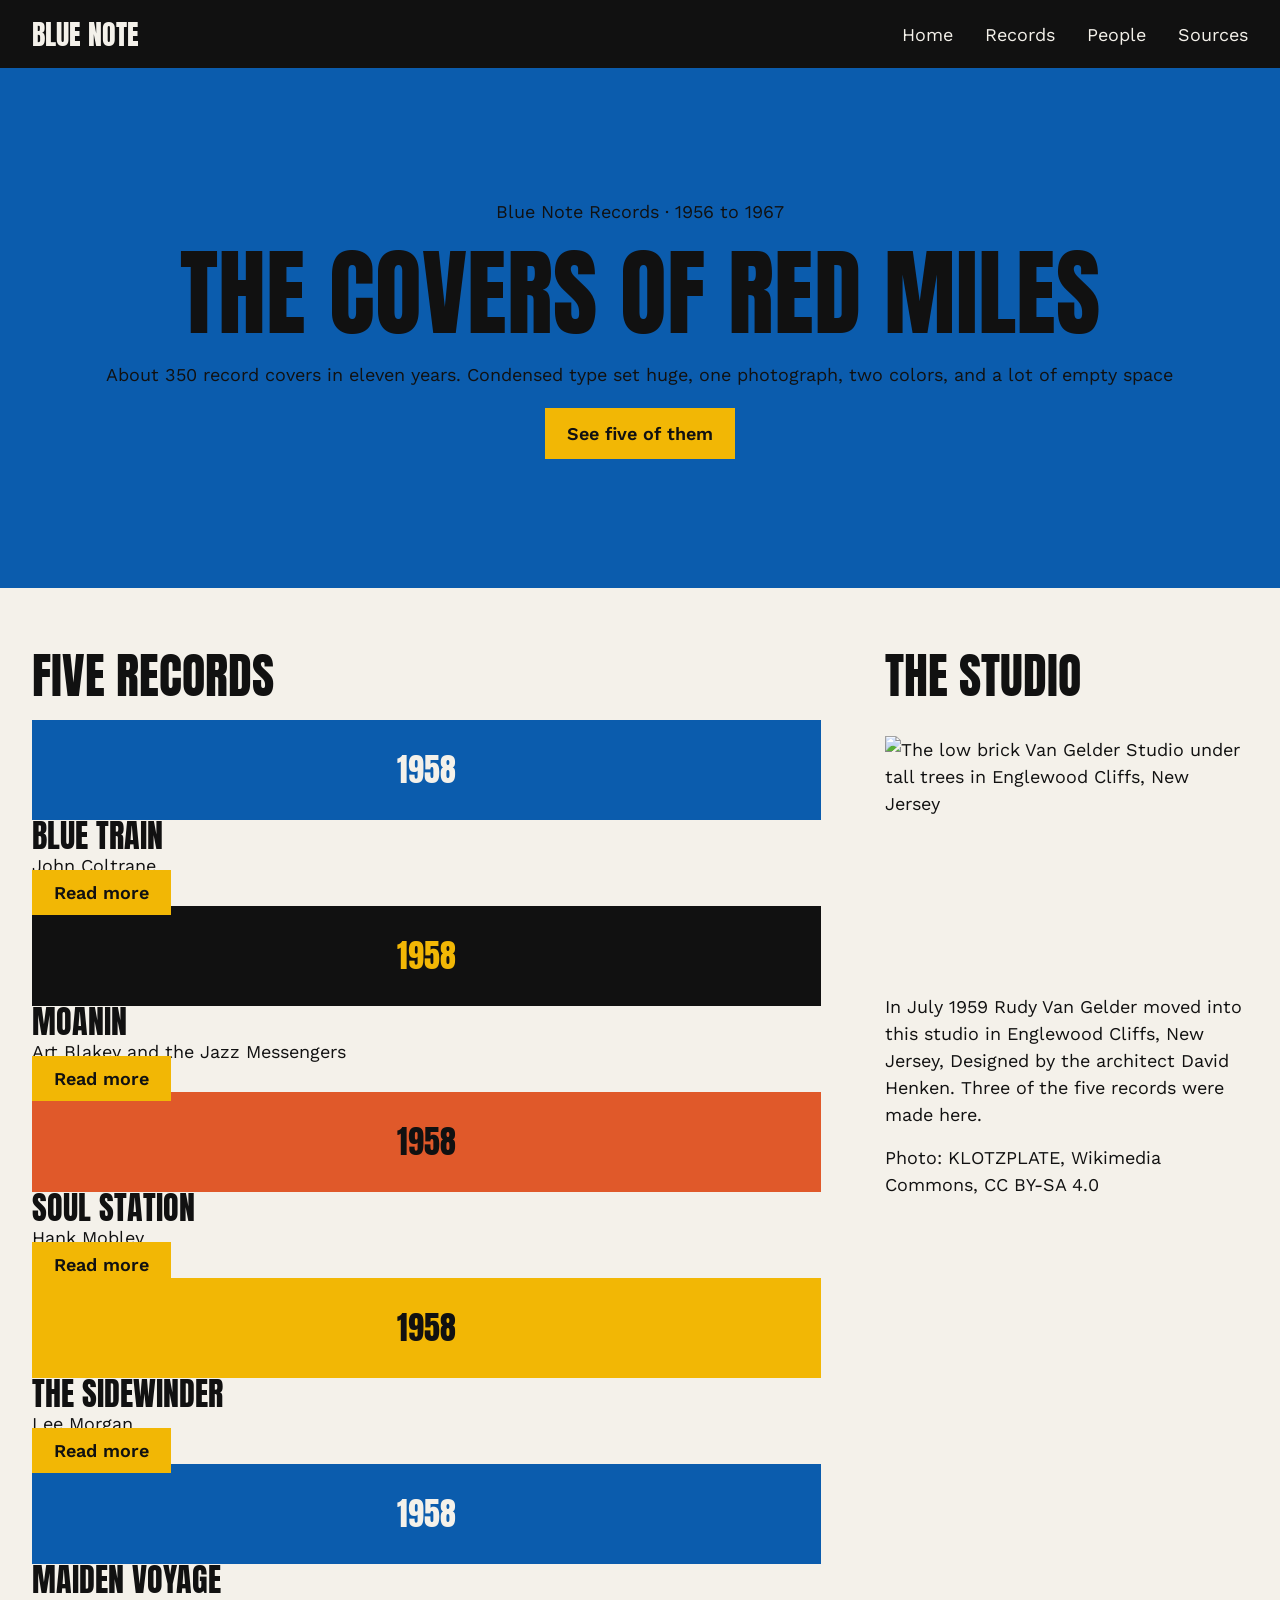
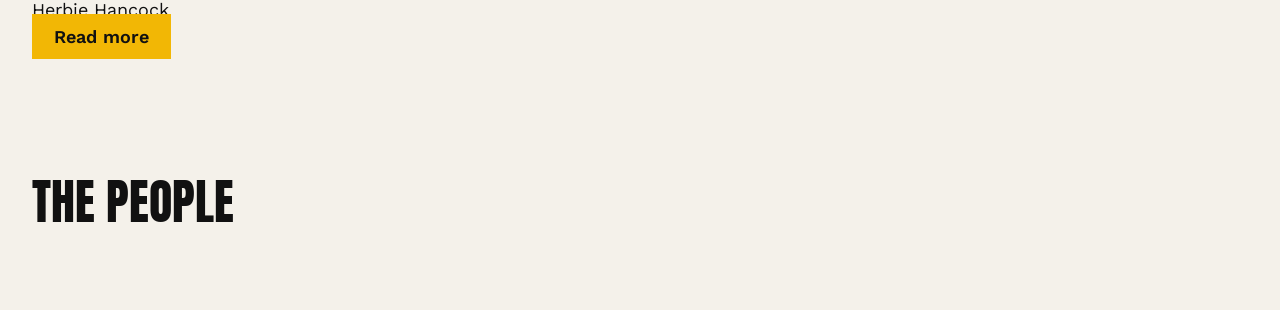
==== pages/blue-note.html @ 4d4edf22 "commit" ====
<!DOCTYPE html>
<html lang="en">
    <head>
        <meta charset="UTF-8">
        <meta name="viewport" content="width=device-width, initial-scale=1.0">
        <title>Blue Note, the covers of Reid Miles</title>
        <link rel="preconnect" href="https://fonts.googleapis.com">
        <link rel="preconnect" href="https://fonts.gstatic.com" crossorigin>
        <link href="https://fonts.googleapis.com/css2?family=Anton&family=Work+Sans:wght@400;600&display=swap" rel="stylesheet">
        
        <link rel="stylesheet" href="../css/styles.css">
    </head>
    <body>
    
        <header class="site-header">
            <a class="logo" href="../index.html">Blue Note</a>
            <nav>
                <ul>
                    <li><a href="..//index.html">Home</a></li>
                    <li><a href="#records">Records</a></li>
                    <li><a href="#people">People</a></li>
                    <li><a href="#sources">Sources</a></li>
                </ul>
            </nav>
        </header>

        <section class="hero">
            <p>Blue Note Records &middot; 1956 to 1967</p>
            <h1>The covers of Red Miles</h1>
            <p>About 350 record covers in eleven years.
                Condensed type set huge, one photograph, two colors,
                and a lot of empty space</p>
            <a class="button" href="#recoords">See five of them</a>
        </section>

        <section class="records" id="records">
            <h2>Five records</h2>

        <article class="albums">
            <div class="swatch blue">1958</div>
            <div class="info">
                <h3>Blue Train</h3>
                <p>John Coltrane</p>
            <div>
                <a class="button" href="https://en.wikipedia.org/wiki/Blue_Train_(album)">Read more</a>
            </article>

             <article class="albums">
            <div class="swatch ink">1958</div>
            <div class="info">
                <h3>Moanin</h3>
                <p>Art Blakey and the Jazz Messengers</p>
            <div>
                <a class="button" href="https://en.wikipedia.org/wiki/Moanin%27">Read more</a>
            </article>

             <article class="albums">
            <div class="swatch orange">1958</div>
            <div class="info">
                <h3>Soul Station</h3>
                <p>Hank Mobley</p>
            <div>
                <a class="button" href="https://en.wikipedia.org/wiki/Soul Station">Read more</a>
            </article>

             <article class="albums">
            <div class="swatch yellow">1958</div>
            <div class="info">
                <h3>The Sidewinder</h3>
                <p>Lee Morgan</p>
            <div>
                <a class="button" href="https://en.wikipedia.org/wiki/The_Sidewinder">Read more</a>
            </article>

             <article class="albums">
            <div class="swatch blue">1958</div>
            <div class="info">
                <h3>Maiden Voyage</h3>
                <p>Herbie Hancock</p>
            <div>
                <a class="button" href="https://en.wikipedia.org/wiki/Maiden_Voyage(Herbie_Hancocke_album)">Read more</a>
            </article>
        </section>

        <aside class="studio">
            <h2>The studio</h2>
            <img srce="../images/van-gelder-studio.jpg" width="1000" height="664"
                alt="The low brick Van Gelder Studio under tall trees in Englewood Cliffs, New Jersey">
                <p>In July 1959 Rudy Van Gelder moved into this studio in 
                    Englewood Cliffs, New Jersey, Designed by the architect
                    David Henken. Three of the five records were made here.</p>
                    <p>Photo: KLOTZPLATE, Wikimedia Commons, CC BY-SA 4.0</p>
        </aside>

        <section class="people" id="people">
            <h2>The people</h2>
        </section>

    </body>
</html>
---- css/styles.css ----
*{
    box-sizing: border-box;
    margin: 0;
    padding: 0;
}

body {
    display: grid;
    grid-template-columns: 2fr 1fr;
    background-color: #F4F1EA;
    color: #111111;
    font-family: 'Work Sans', sans-serif;
    font-size: 18px;
    line-height: 1.5;
}

h1, h2, h3, .logo, .swatch {
    font-family: 'Anton', sans-serif;
    font-weight: 400;
    text-transform: uppercase;
    line-height: 1;
}

.site-header {
    display: flex;
    justify-content: space-between;
    align-items: center;
    padding: 20px 32px;
    background-color: #111111;
    color: #F4F1EA;
}

.site-header a {
    color: #F4F1EA;
    text-decoration: none;
}

.logo {
    font-size: 28px;
}

nav ul {
    display: flex;
    gap: 32px;
    list-style: none;
}

.hero {
    display: flex;
    flex-direction: column;
    justify-content: center;
    align-items: center;
    gap: 20px;
    min-height: 520px;
    padding: 48px 32px;
    background-color: #0B5CAD;
    text-align: center;
}

.hero h1 {
    font-size: 96px;
}

.button {
    padding: 12px 22px;
    background-color: #F2B705;
    color: #111111;
    font-weight: 600;
    text-decoration: none;
}

.site-header, .hero, .people, .site-footer {
    grid-column: span 2;
}

.records, .studio, .people {
    padding: 64px 32px;
}

h2{
    font-size: 48px;
    margin-bottom: 20px;
}

h3 {
    font-size: 32px;
}

.album {
    display: flex;
    align-items: center;
    gap: 24px;
    padding: 20px 0;
    border-top: 3px solid #111111;
}

.swatch {
    display: flex;
    justify-content: center;
    align-items: center;
    flex: 0 0 100px;
    height: 100px;
    font-size: 32px;
}

.blue { background-color: #0B5CAD; color: #F4F1EA; }
.ink { background-color: #111111; color: #F2B705; }
.orange { background-color: #E0592A; }
.yellow { background-color: #F2B705; }

.info {
    flex: 1;
}

.studio {
    display: flex;
    flex-direction: column;
    gap: 16px;
}

.studio img {
    width: 100%;
    height: auto;
}
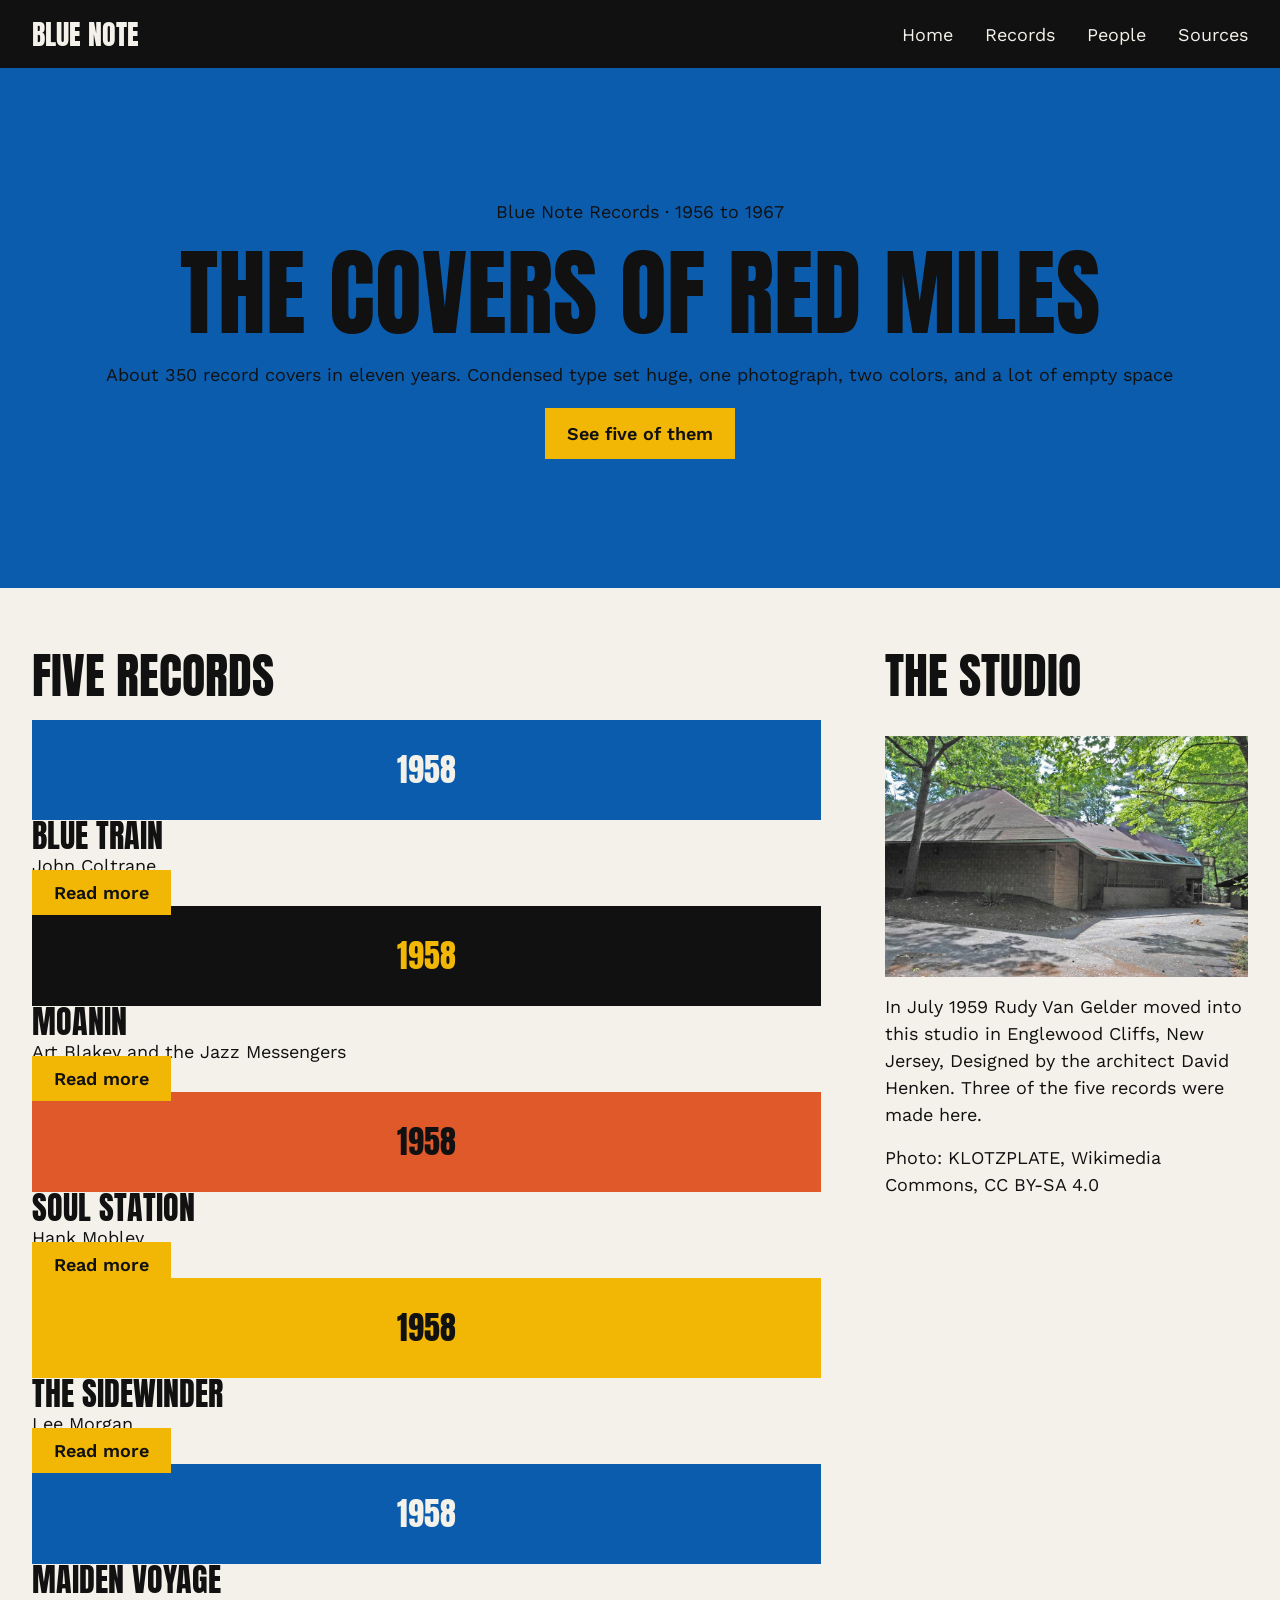
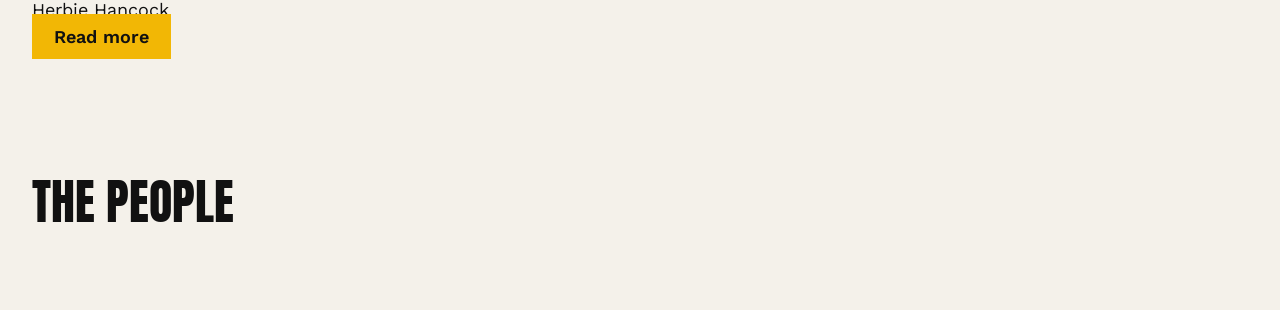
==== commit 74943197: "m" ====
--- a/pages/blue-note.html
+++ b/pages/blue-note.html
@@ -84,7 +84,7 @@
 
         <aside class="studio">
             <h2>The studio</h2>
-            <img srce="../images/van-gelder-studio.jpg" width="1000" height="664"
+            <img src="../images/van-gelder-studio.jpg" width="1000" height="664"
                 alt="The low brick Van Gelder Studio under tall trees in Englewood Cliffs, New Jersey">
                 <p>In July 1959 Rudy Van Gelder moved into this studio in 
                     Englewood Cliffs, New Jersey, Designed by the architect
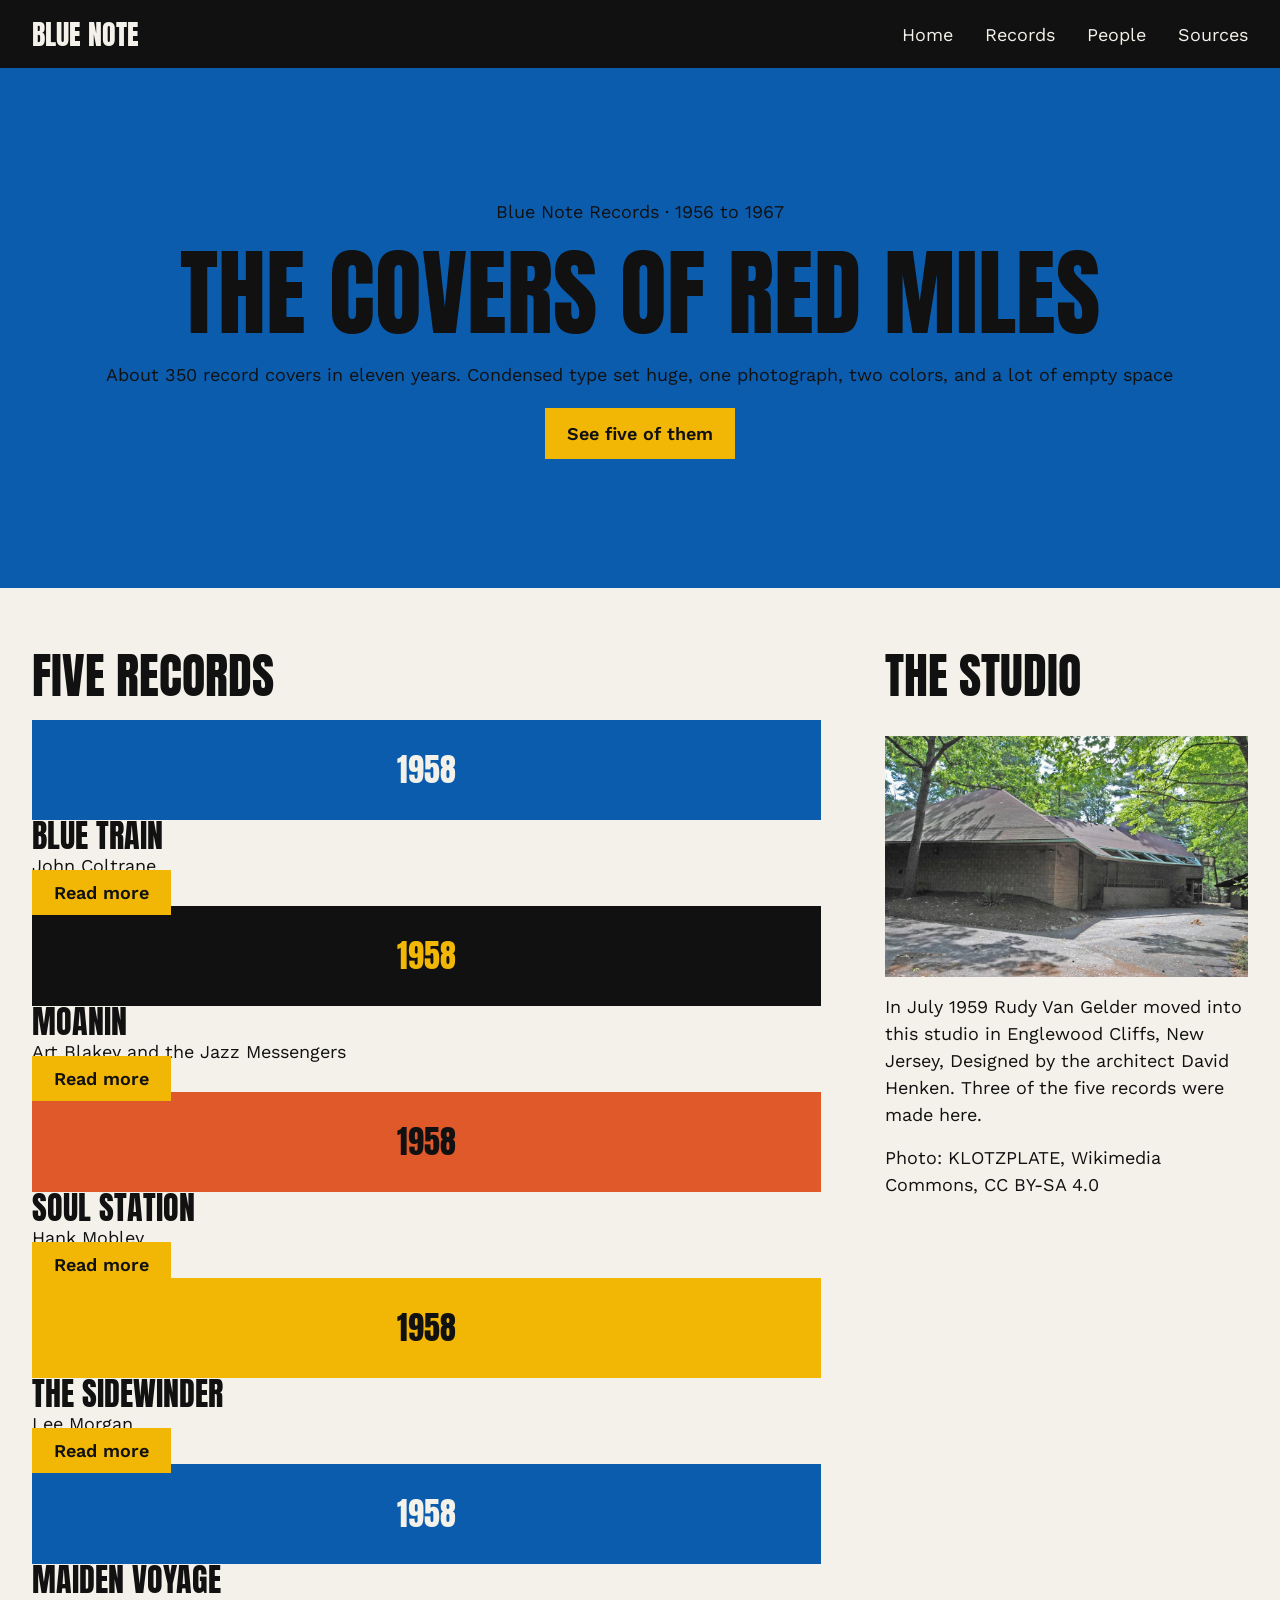
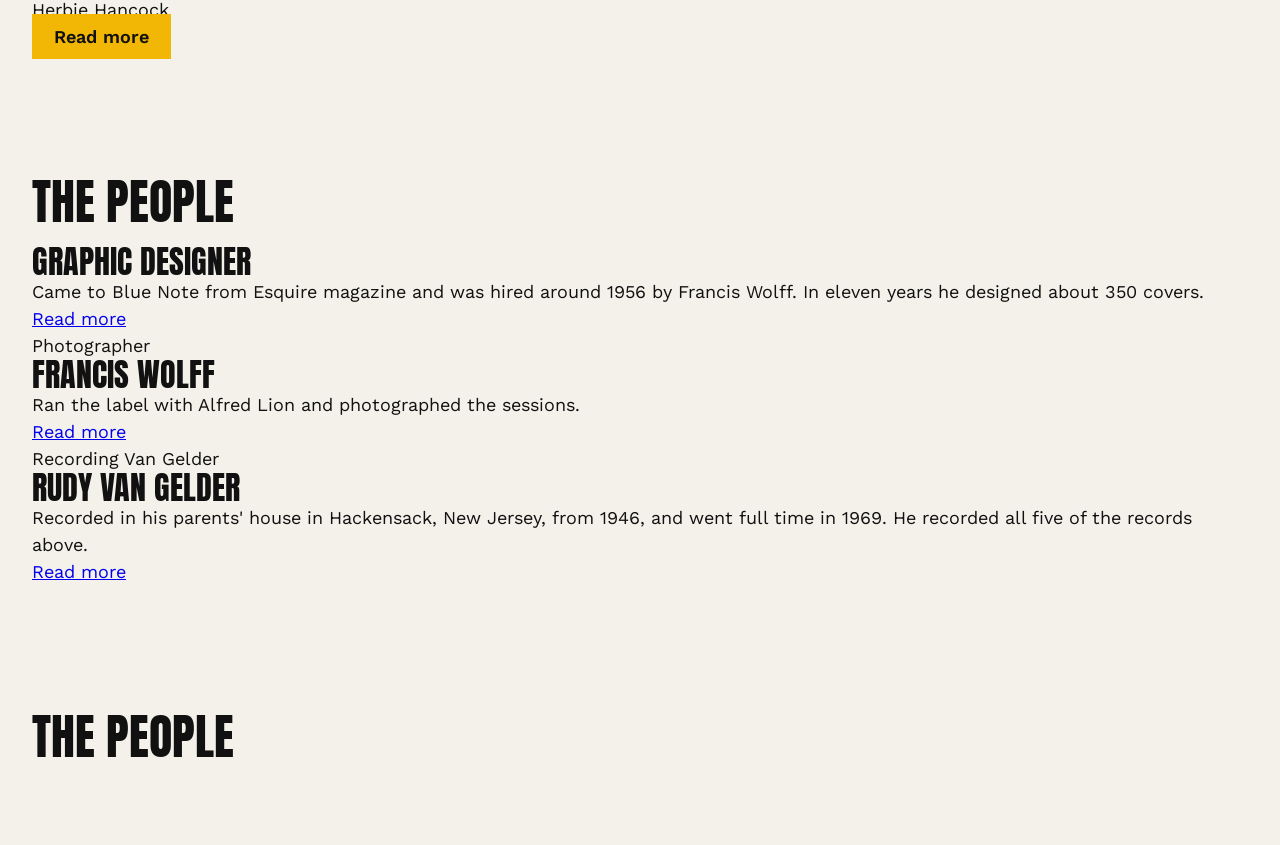
==== commit 9ca76925: "info" ====
--- a/pages/blue-note.html
+++ b/pages/blue-note.html
@@ -94,6 +94,40 @@
 
         <section class="people" id="people">
             <h2>The people</h2>
+            <article class="person">
+                <div>
+                    <h3>Graphic Designer</h3>
+                    <p>Came to Blue Note from Esquire magazine and was hired
+                        around 1956 by Francis Wolff. In eleven years he 
+                        designed about 350 covers.</p>
+                </div>
+                <a href="https://en.wikipedia.org/wiki/Reid_Miles">Read more</a>
+            </article>
+
+            <article class="person">
+                <div>
+                    <p>Photographer</p>
+                    <h3>Francis Wolff</h3>
+                    <p>Ran the label with Alfred Lion and photographed
+                        the sessions.</p>
+                </div>
+                <a href="https://en.wikipedia.org/wiki/Francis_Wolff">Read more</a>
+            </article>
+
+            <article class="person">
+                <div>
+                    <p>Recording Van Gelder</p>
+                    <h3>Rudy Van Gelder</h3>
+                    <p>Recorded in his parents' house in Hackensack, New Jersey,
+                        from 1946, and went full time in 1969. He recorded
+                        all five of the records above.</p>
+                </div>
+                <a href="https://en.wikipedia.org/wiki/Rudy_Van_Gelder">Read more</a>
+            </article>
+        </section>
+
+        <section class="people" id="people">
+            <h2>The people</h2>
         </section>
 
     </body>
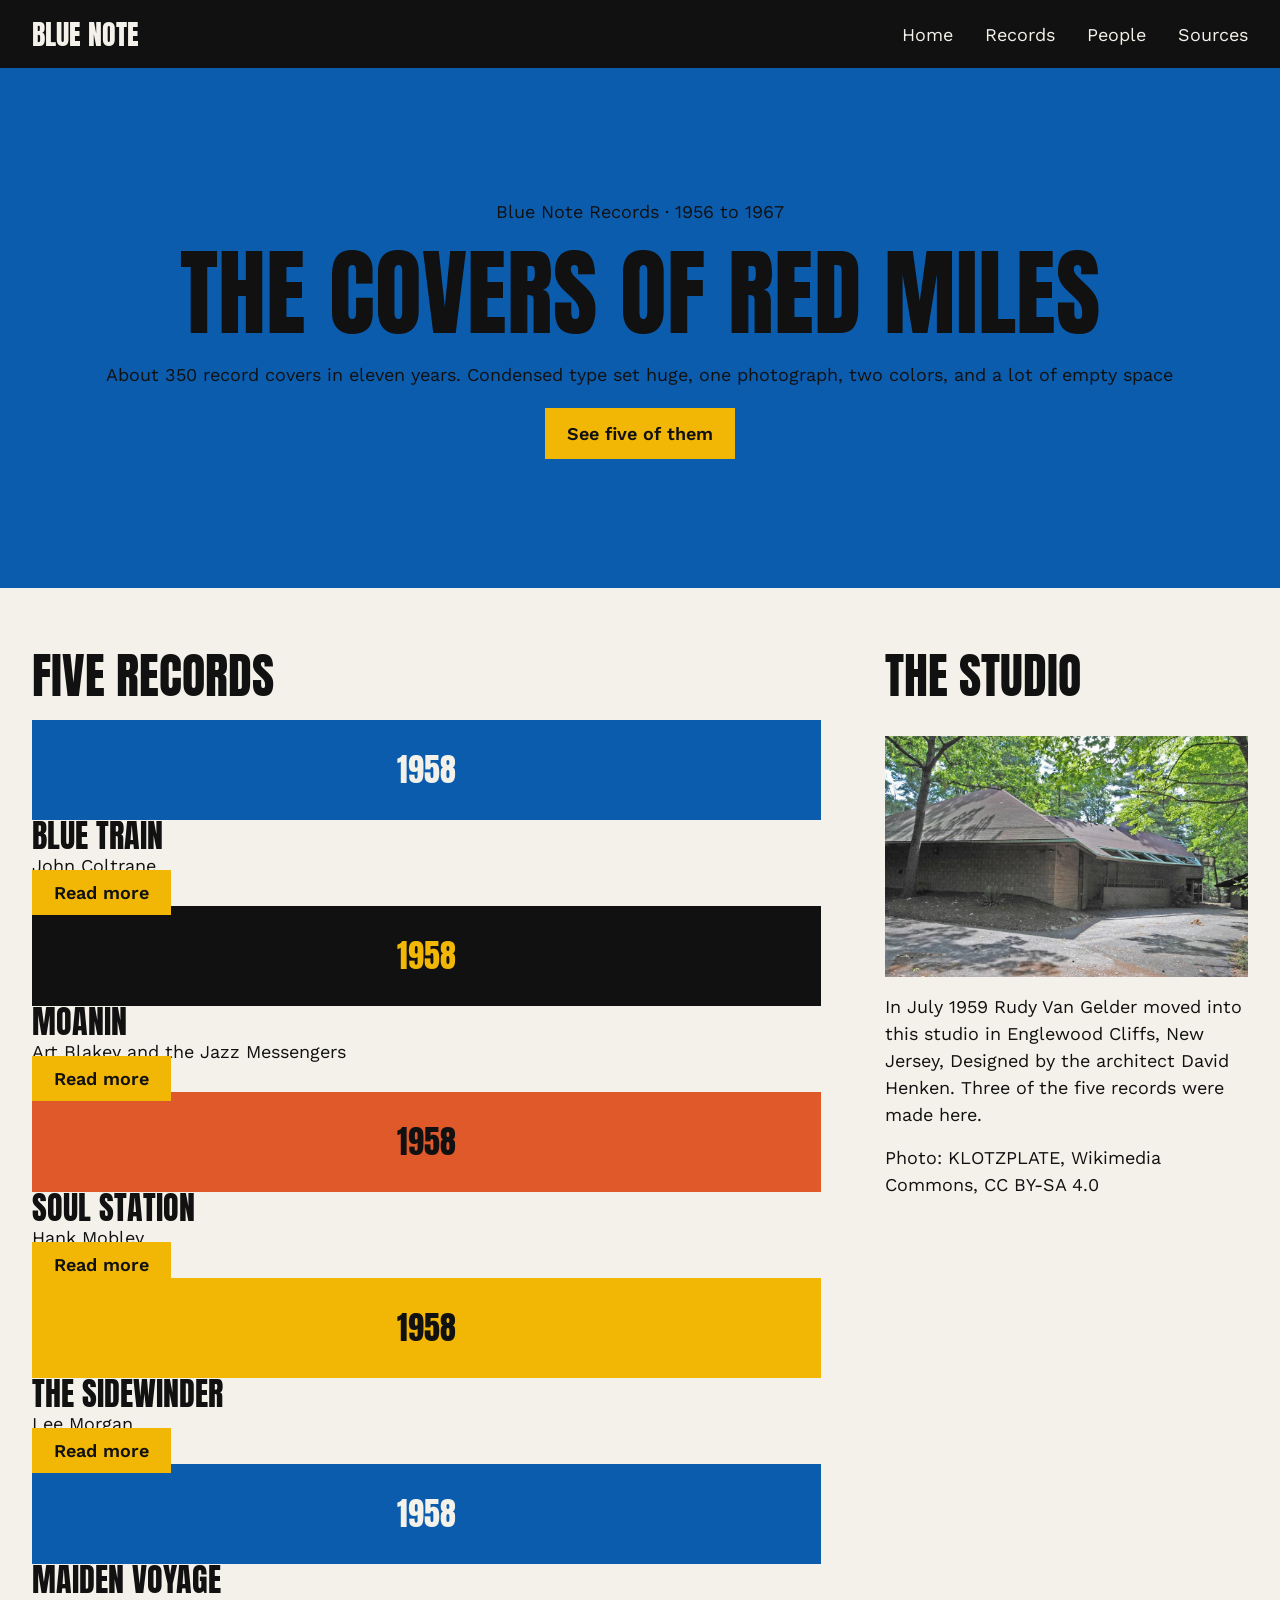
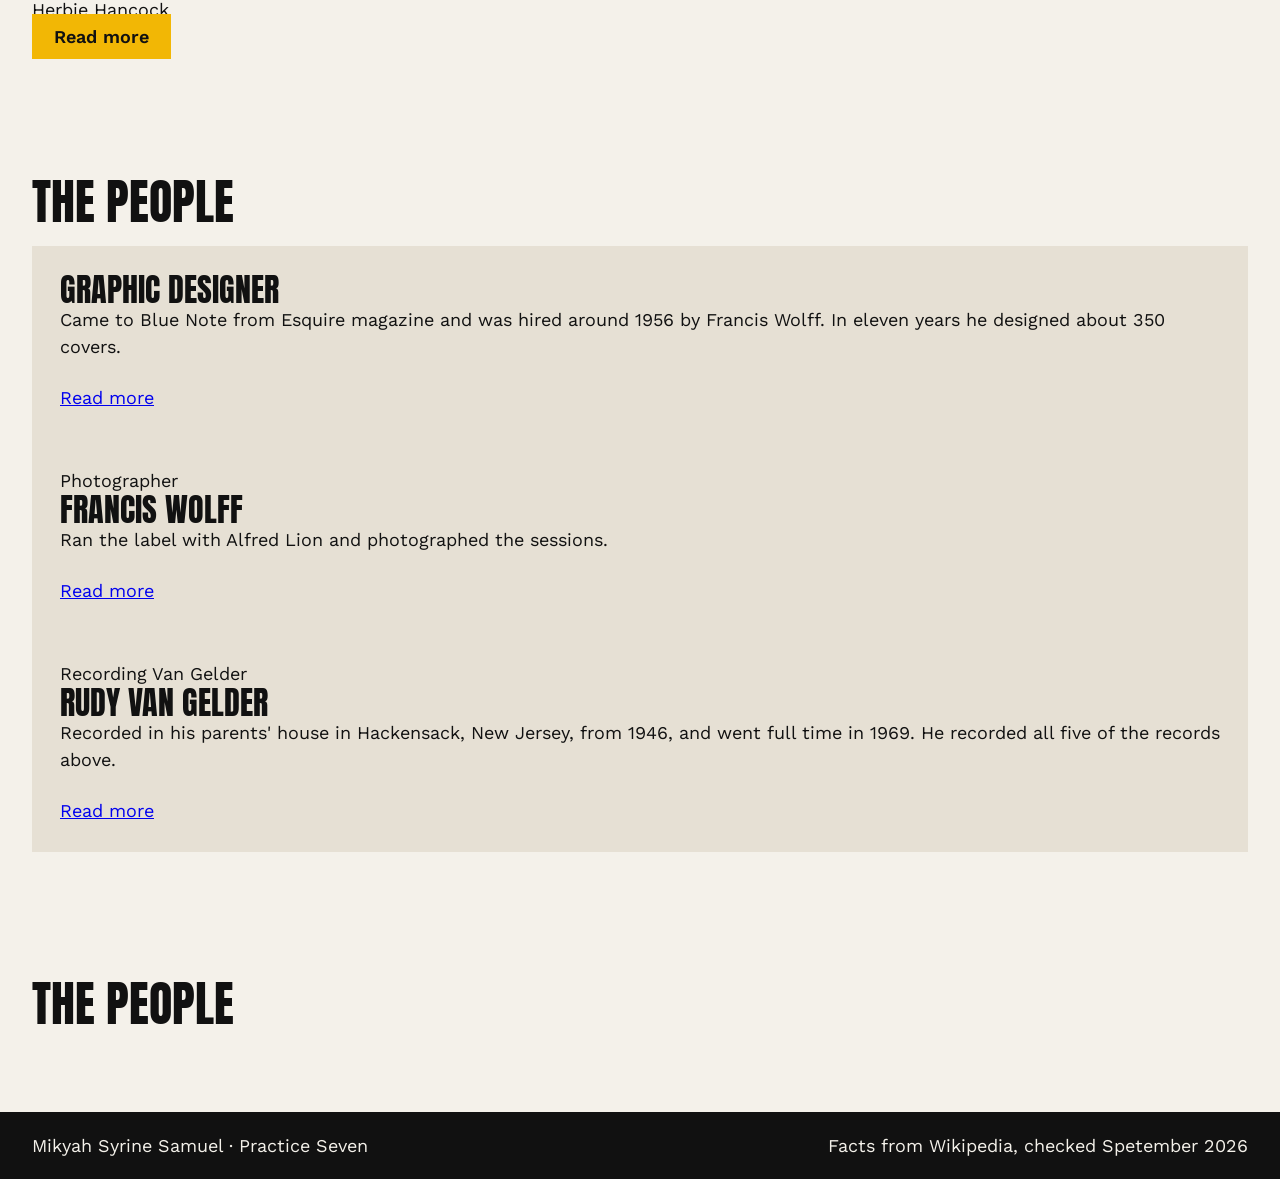
==== commit f269b783: "style" ====
--- a/pages/blue-note.html
+++ b/pages/blue-note.html
@@ -130,5 +130,10 @@
             <h2>The people</h2>
         </section>
 
+        <footer class="site-footer" id="sources">
+            <p>Mikyah Syrine Samuel &middot; Practice Seven</p>
+            <p>Facts from Wikipedia, checked Spetember 2026</p>
+        </footer>
+
     </body>
 </html>
--- a/css/styles.css
+++ b/css/styles.css
@@ -21,7 +21,7 @@
     line-height: 1;
 }
 
-.site-header {
+.site-header, .site-footer {
     display: flex;
     justify-content: space-between;
     align-items: center;
@@ -121,4 +121,19 @@
 .studio img {
     width: 100%;
     height: auto;
+}
+
+.cards {
+    display: flex;
+    gap: 24px;
+}
+
+.person {
+    flex: 1;
+    display: flex;
+    flex-direction: column;
+    justify-content: space-between;
+    gap: 24px;
+    padding: 28px;
+    background-color: #E6E0D4;
 }
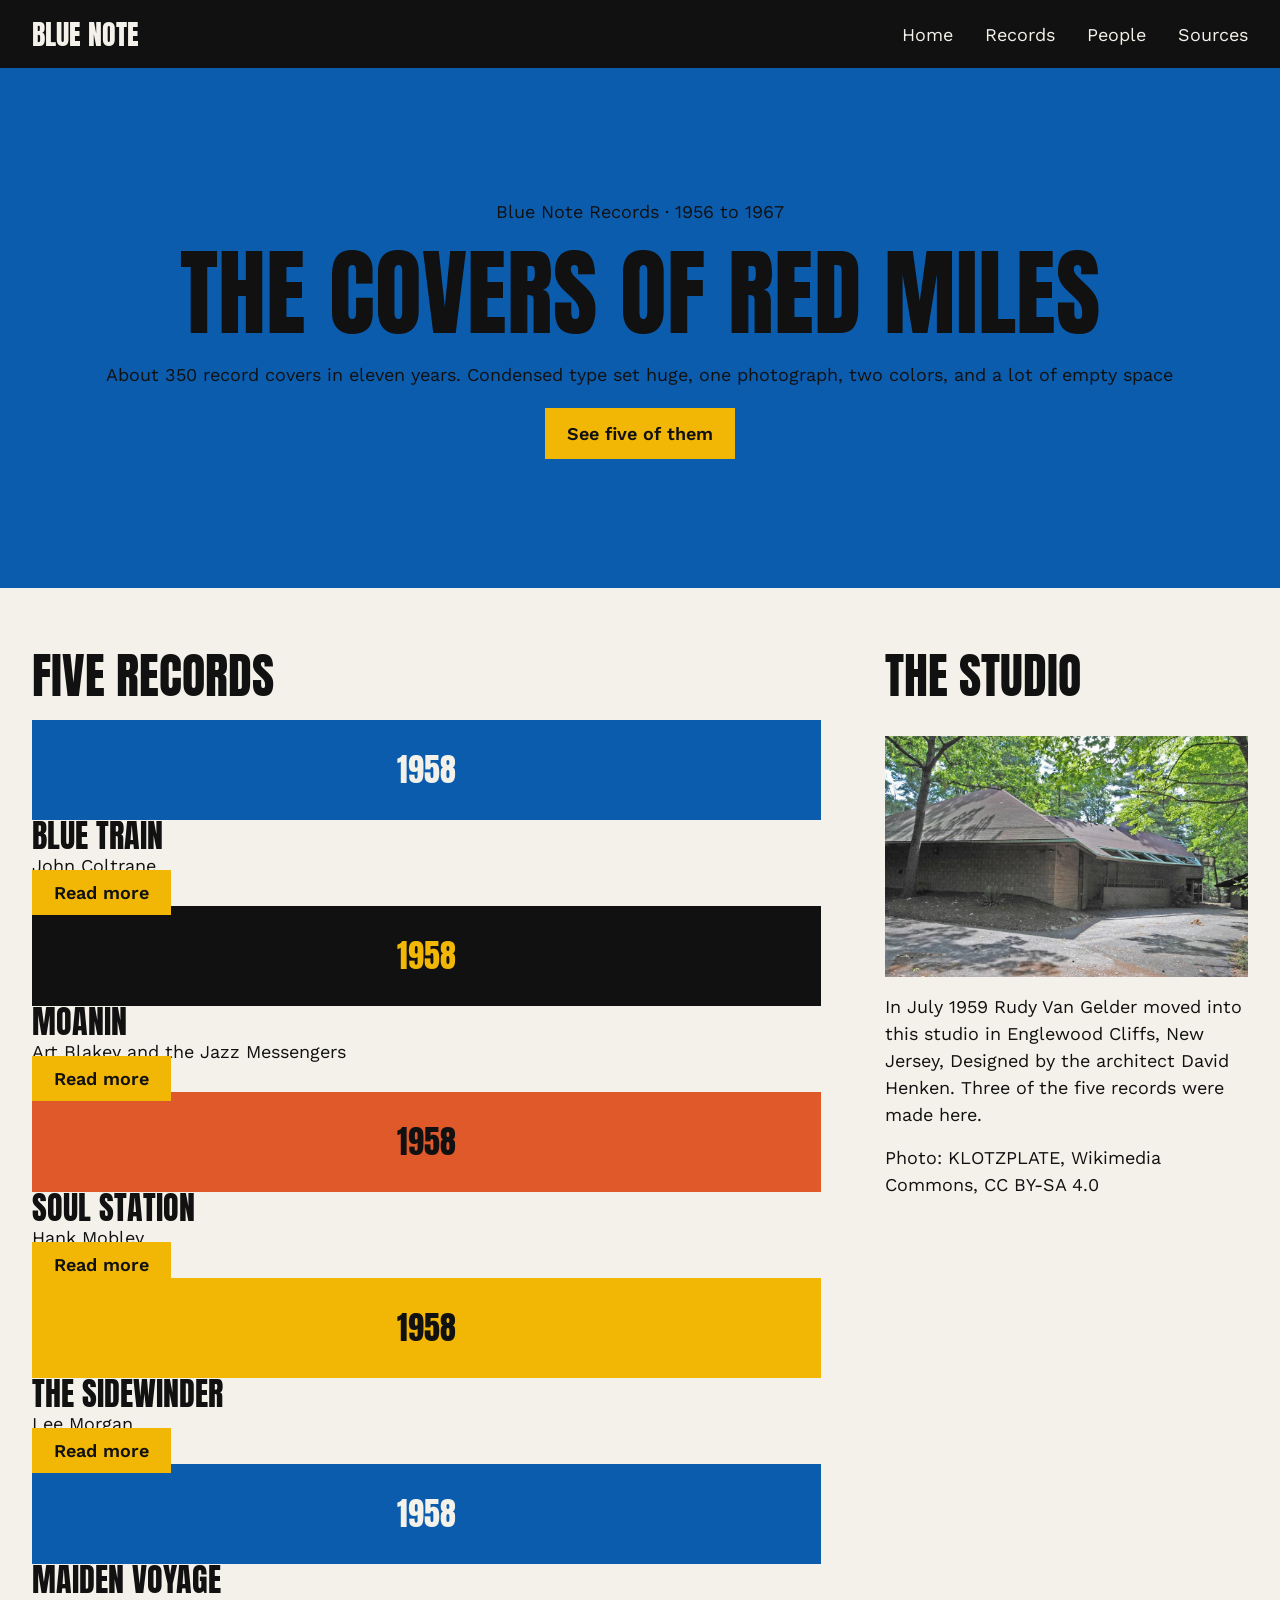
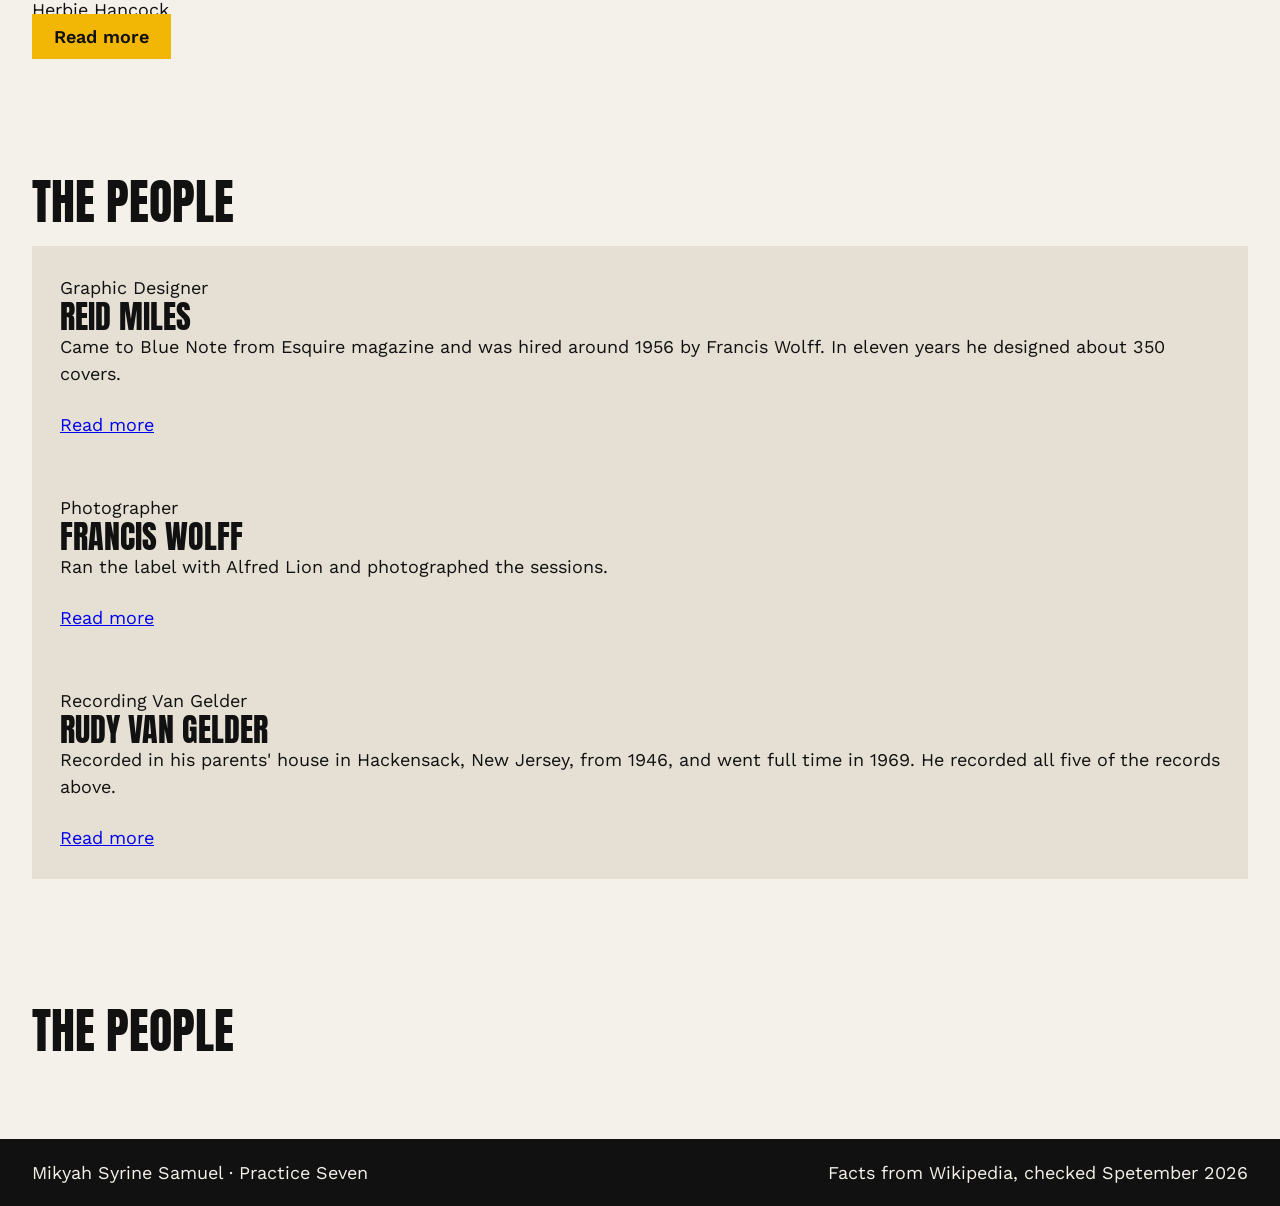
==== commit 189d7c28: "d" ====
--- a/pages/blue-note.html
+++ b/pages/blue-note.html
@@ -94,15 +94,18 @@
 
         <section class="people" id="people">
             <h2>The people</h2>
-            <article class="person">
-                <div>
-                    <h3>Graphic Designer</h3>
-                    <p>Came to Blue Note from Esquire magazine and was hired
-                        around 1956 by Francis Wolff. In eleven years he 
-                        designed about 350 covers.</p>
-                </div>
-                <a href="https://en.wikipedia.org/wiki/Reid_Miles">Read more</a>
-            </article>
+            <div class="cards">
+                <article class="person">
+                    <div>
+                        <p>Graphic Designer</p>
+                        <h3>Reid Miles</h3>
+                        <p>Came to Blue Note from Esquire magazine and was hired
+                            around 1956 by Francis Wolff. In eleven years he 
+                            designed about 350 covers.</p>
+                    </div>
+                    <a href="https://en.wikipedia.org/wiki/Reid_Miles">Read more</a>
+                </article>
+            </div>
 
             <article class="person">
                 <div>
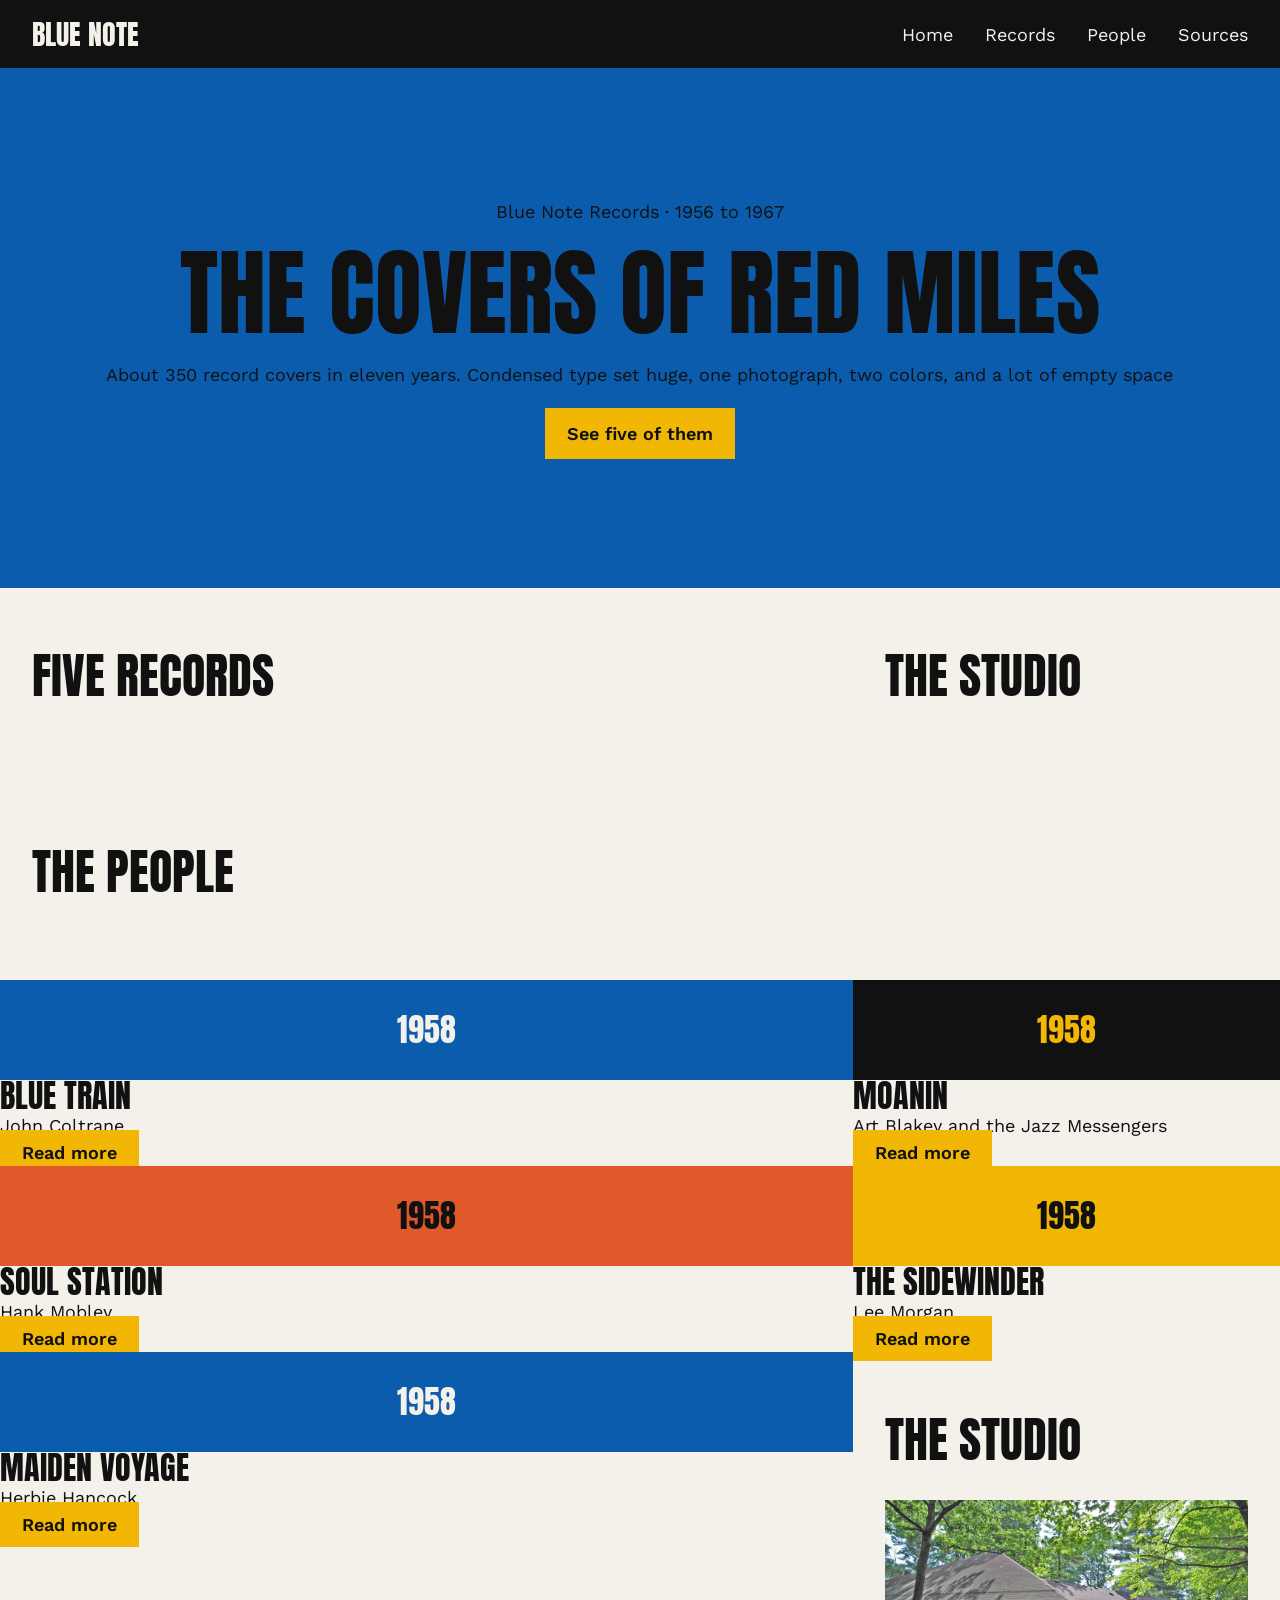
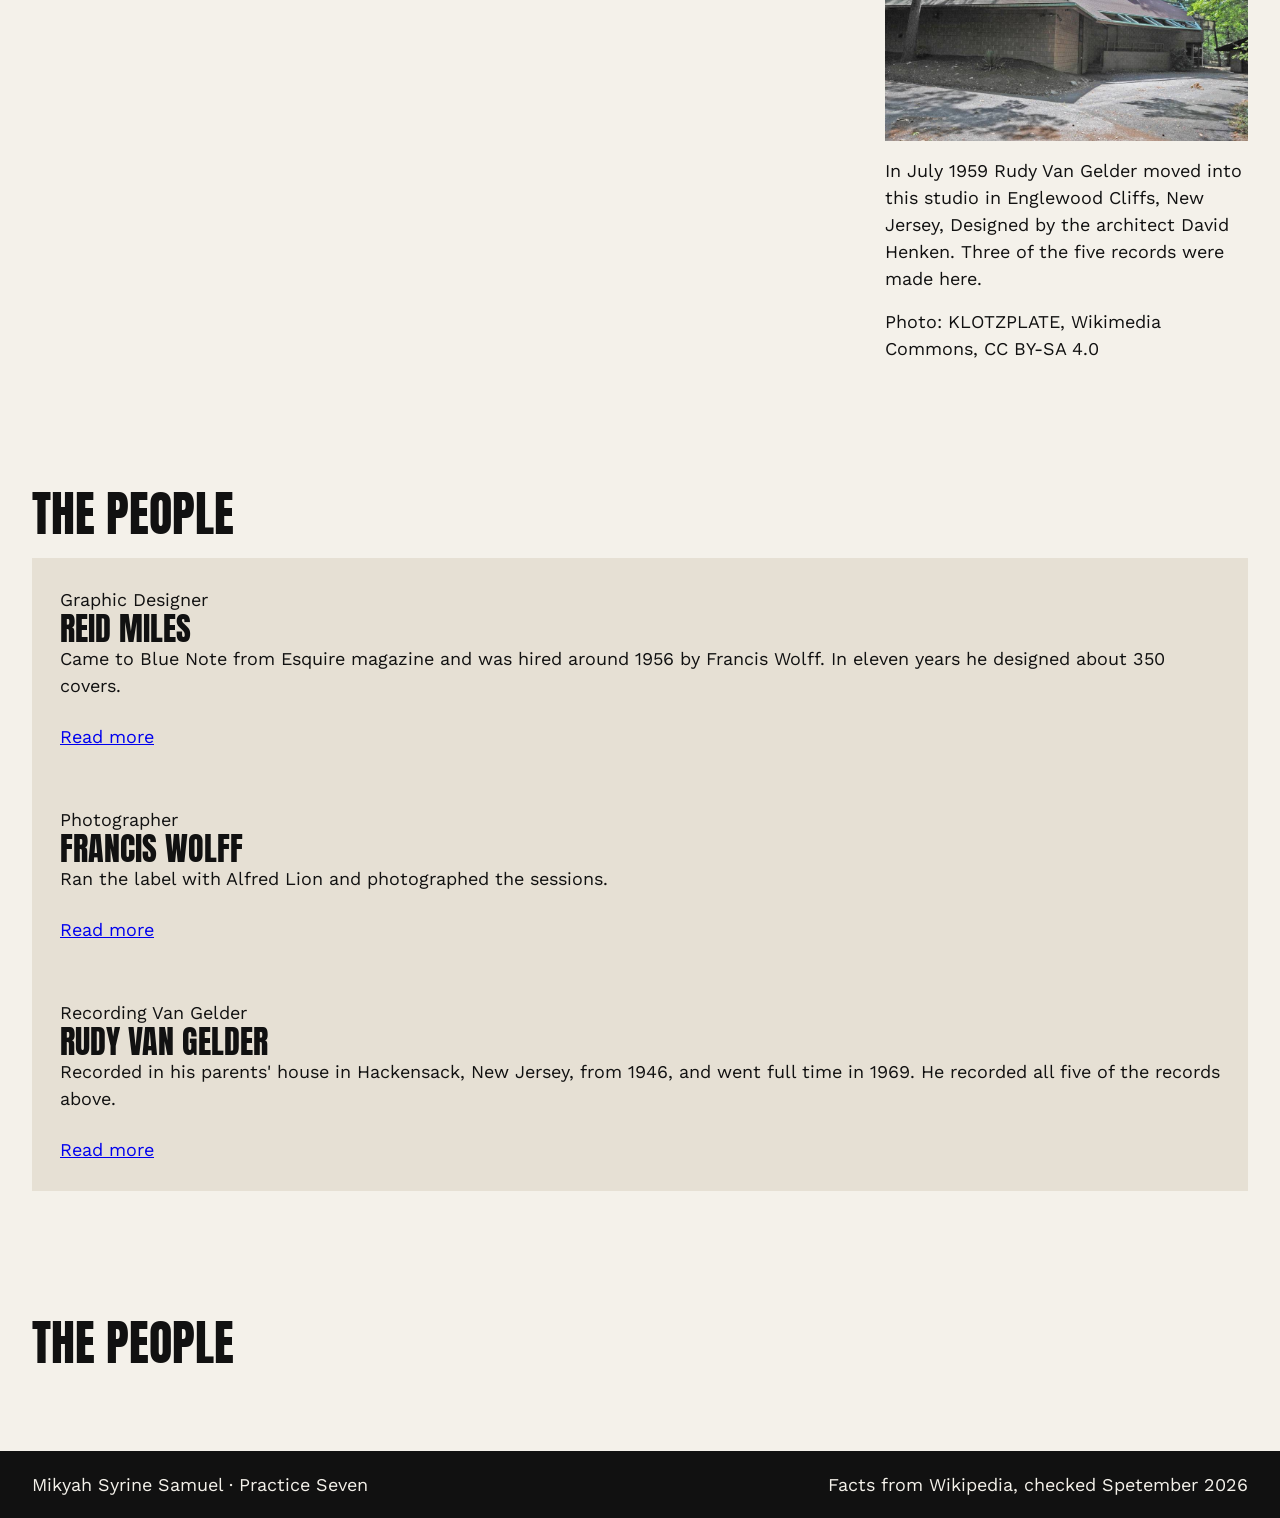
==== commit fe96963d: "idk" ====
--- a/pages/blue-note.html
+++ b/pages/blue-note.html
@@ -35,6 +35,13 @@
 
         <section class="records" id="records">
             <h2>Five records</h2>
+        </section>
+        <aside class="studio">
+            <h2>The Studio</h2>
+        </aside>
+        <section class="people" id="people">
+            <h2>The People</h2>
+        </section>
 
         <article class="albums">
             <div class="swatch blue">1958</div>
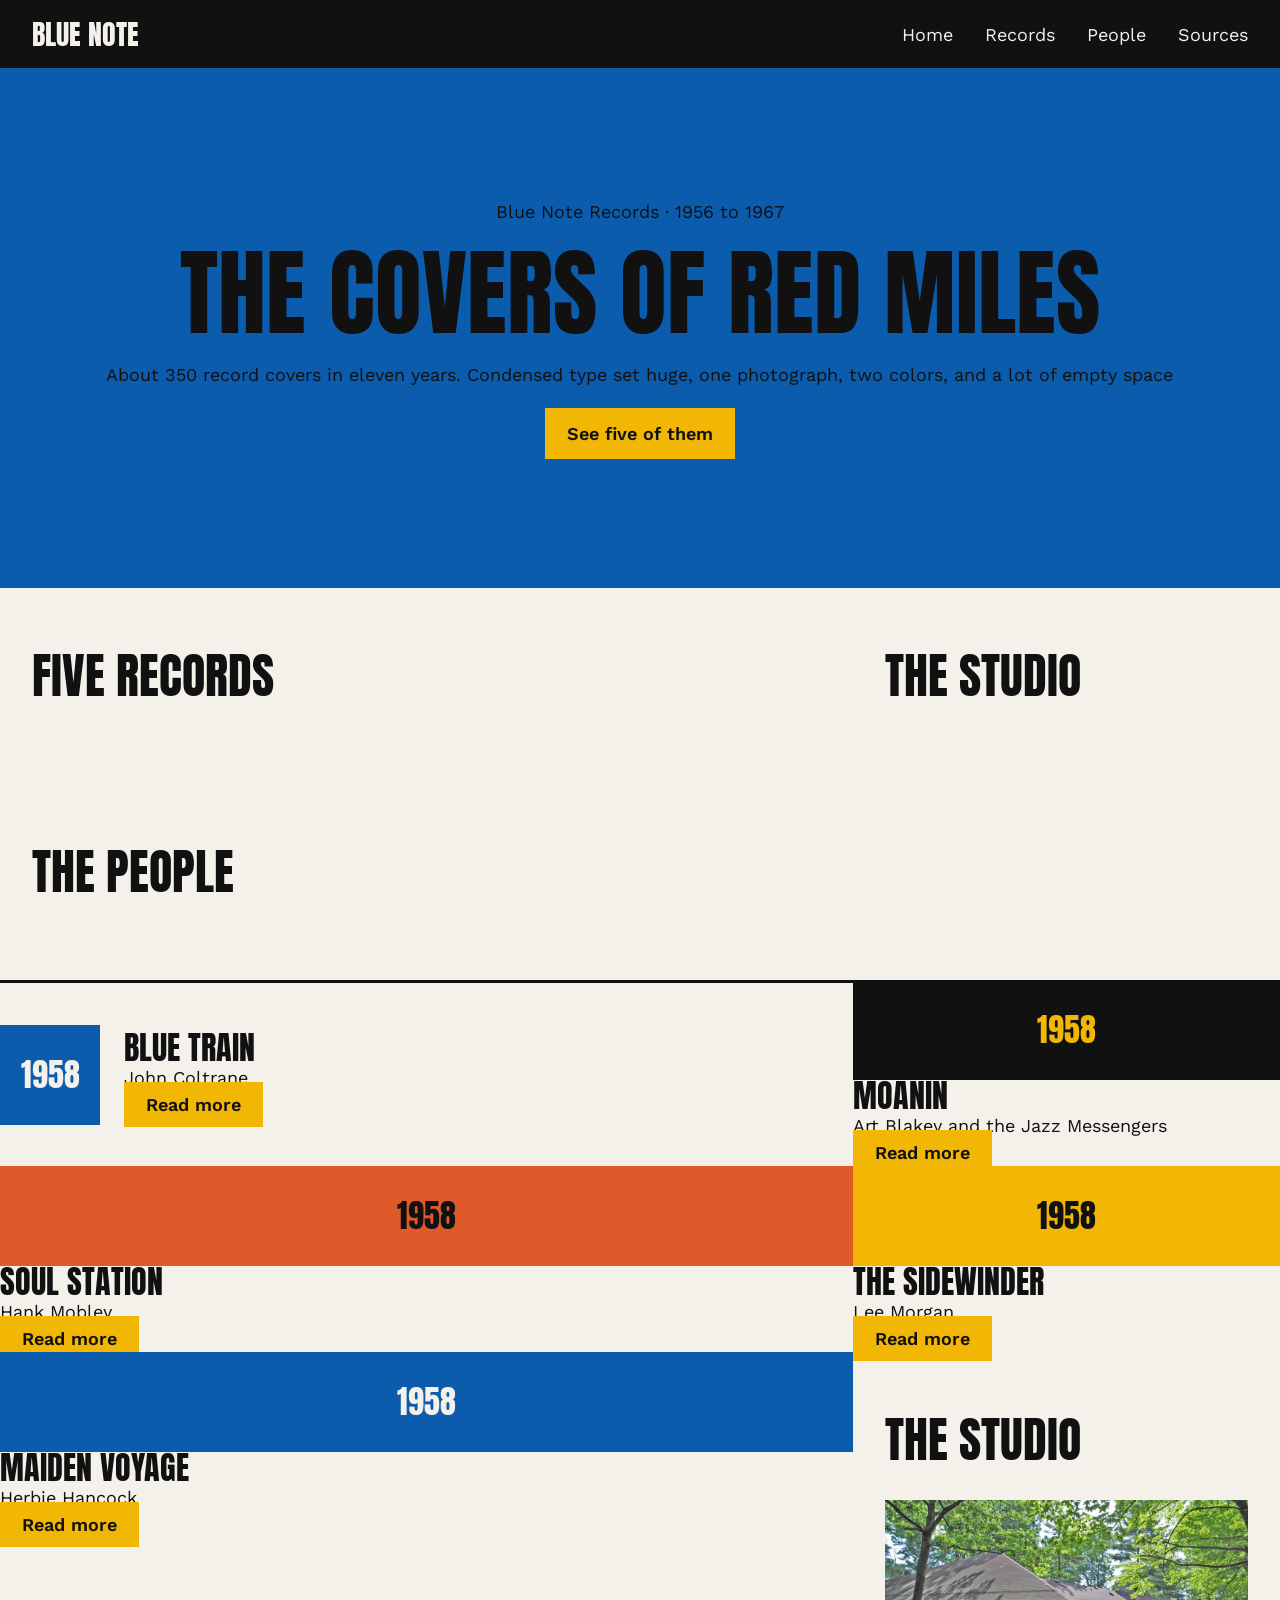
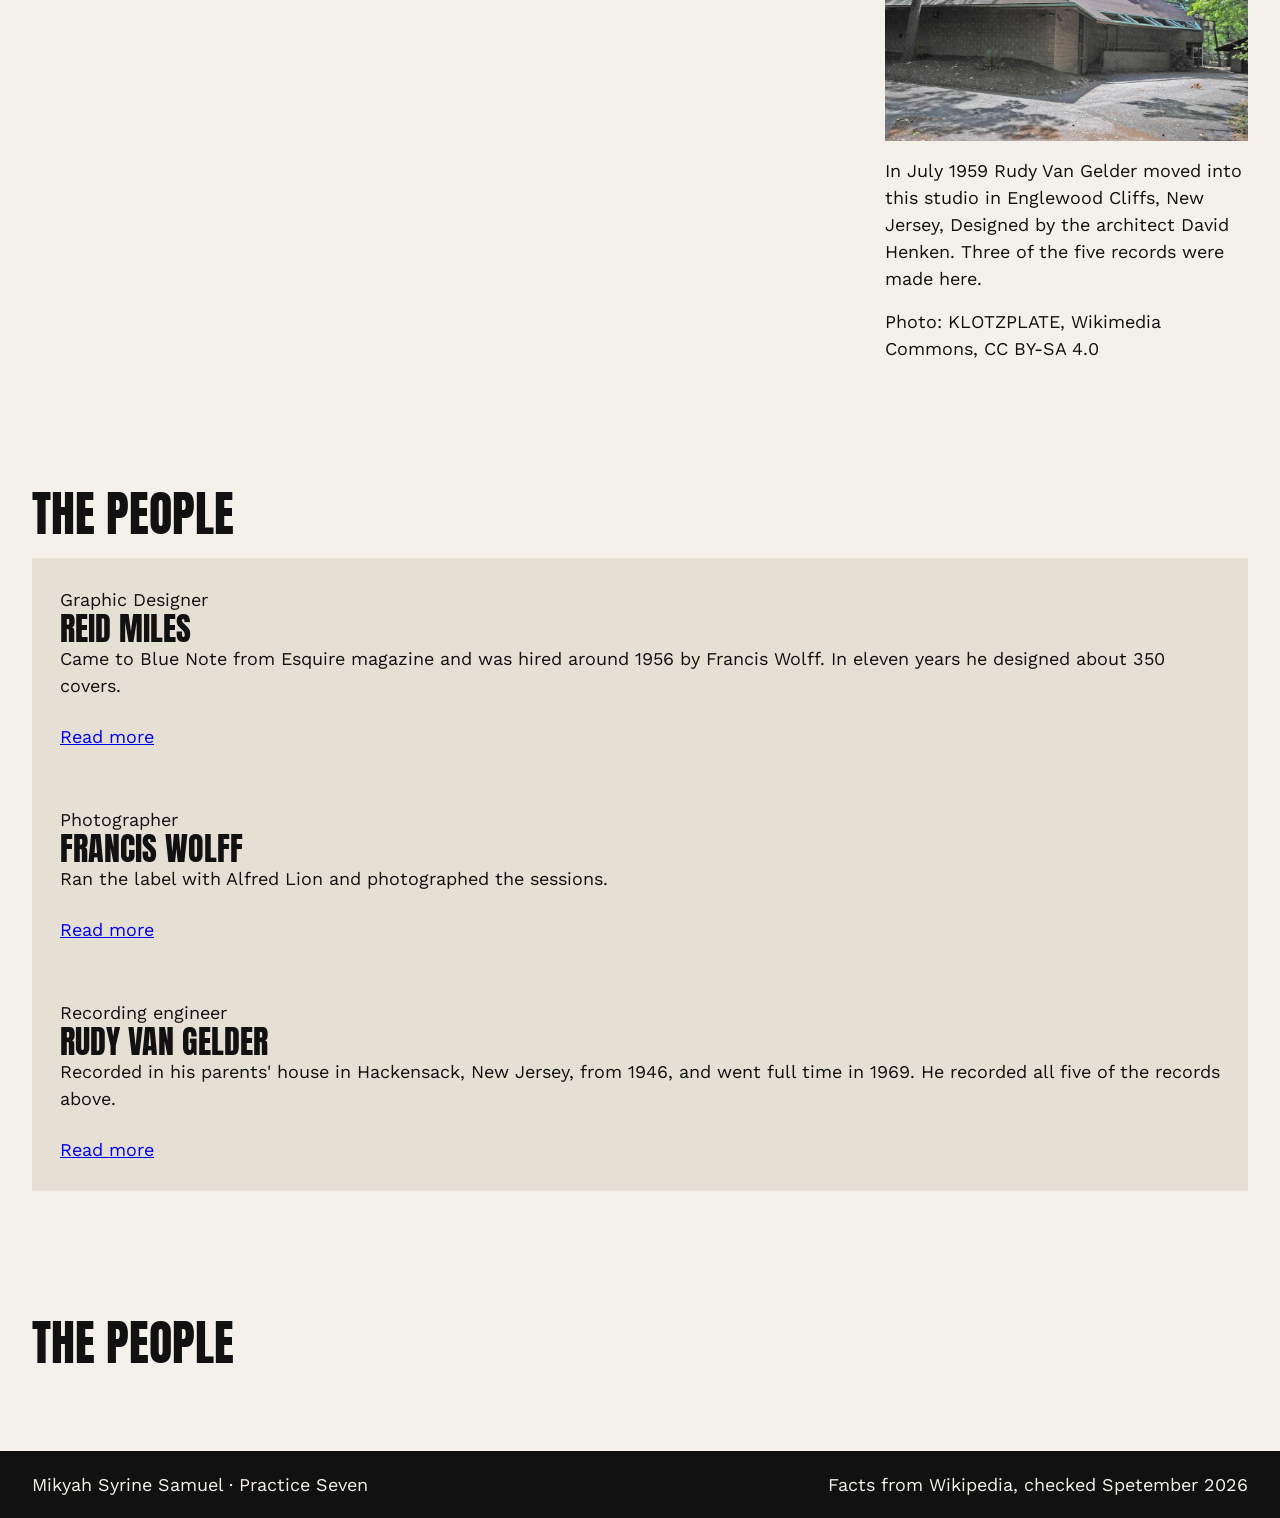
==== commit 8f582413: "mmm" ====
--- a/pages/blue-note.html
+++ b/pages/blue-note.html
@@ -43,7 +43,7 @@
             <h2>The People</h2>
         </section>
 
-        <article class="albums">
+        <article class="album">
             <div class="swatch blue">1958</div>
             <div class="info">
                 <h3>Blue Train</h3>
@@ -126,7 +126,7 @@
 
             <article class="person">
                 <div>
-                    <p>Recording Van Gelder</p>
+                    <p>Recording engineer</p>
                     <h3>Rudy Van Gelder</h3>
                     <p>Recorded in his parents' house in Hackensack, New Jersey,
                         from 1946, and went full time in 1969. He recorded
